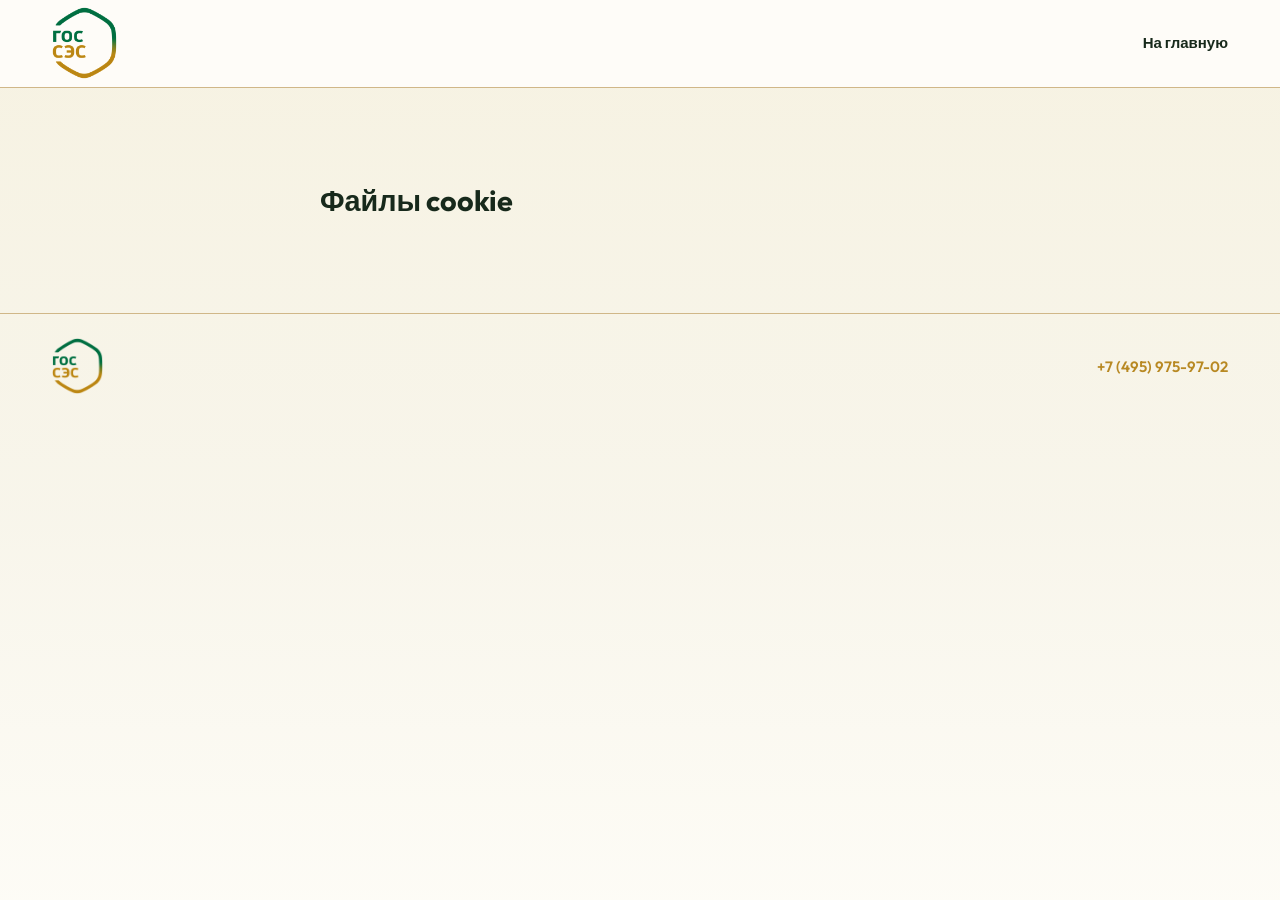
==== cookies.html @ 26fef84d "add coockies" ====
<!DOCTYPE html>
<html lang="ru">
<head>
    <meta charset="utf-8">
    <meta name="viewport" content="width=device-width, initial-scale=1">
    <title>Файлы cookie — ГОС СЭС</title>
    <meta name="robots" content="noindex">
    <link rel="icon" href="assets/img/favicon/favicon.svg" type="image/svg+xml">
    <link rel="icon" href="assets/img/favicon/favicon.ico" sizes="48x48">
    <link rel="apple-touch-icon" href="assets/img/favicon/apple-touch-icon.png">
    <meta name="theme-color" content="#f4f0e6">
    <link rel="preconnect" href="https://fonts.googleapis.com">
    <link rel="preconnect" href="https://fonts.gstatic.com" crossorigin>
    <link href="https://fonts.googleapis.com/css2?family=Outfit:wght@400;500;600;700&display=swap" rel="stylesheet">
    <link rel="stylesheet" href="assets/css/main.css">
    <link rel="stylesheet" href="assets/css/sections/legal.css">
    <!-- Yandex.Metrika counter -->
    <script type="text/javascript">
        (function(m,e,t,r,i,k,a){
            m[i]=m[i]||function(){(m[i].a=m[i].a||[]).push(arguments)};
            m[i].l=1*new Date();
            for (var j = 0; j < document.scripts.length; j++) {if (document.scripts[j].src === r) { return; }}
            k=e.createElement(t),a=e.getElementsByTagName(t)[0],k.async=1,k.src=r,a.parentNode.insertBefore(k,a)
        })(window, document,'script','https://mc.yandex.ru/metrika/tag.js?id=114209573', 'ym');

        ym(114209573, 'init', {ssr:true, webvisor:true, clickmap:true, ecommerce:"dataLayer", referrer: document.referrer, url: location.href, accurateTrackBounce:true, trackLinks:true});
    </script>
    <noscript><div><img src="https://mc.yandex.ru/watch/114209573" style="position:absolute; left:-9999px;" alt="" /></div></noscript>
    <!-- /Yandex.Metrika counter -->
</head>
<body>
    <header class="site-header">
        <div class="wrap">
            <a class="site-logo" href="index.html">
                <img src="assets/img/logo.webp" alt="ГОС СЭС">
                <span>ГОС СЭС</span>
            </a>
            <a class="legal-back" href="index.html">На главную</a>
        </div>
    </header>

    <main class="legal">
        <article class="wrap legal-doc">
            <h1>Файлы cookie</h1>
        </article>
    </main>

    <footer class="site-footer">
        <div class="wrap">
            <a class="site-logo" href="index.html">
                <img src="assets/img/logo.webp" alt="ГОС СЭС">
                <span>ГОС СЭС</span>
            </a>
            <p><a href="tel:+74959759702">+7 (495) 975-97-02</a></p>
        </div>
    </footer>

</body>
</html>
---- assets/css/main.css ----
@layer reset, tokens, base, layout, components, utilities, motion;

@import url("./reset.css") layer(reset);
@import url("./tokens.css") layer(tokens);
@import url("./base.css") layer(base);
@import url("./layout.css") layer(layout);
@import url("./components/button.css") layer(components);
@import url("./components/form.css") layer(components);
@import url("./components/header.css") layer(components);
@import url("./components/nav.css") layer(components);
@import url("./components/footer.css") layer(components);
@import url("./components/modal.css") layer(components);
@import url("./components/cookie.css") layer(components);
@import url("./sections/hero.css") layer(components);
@import url("./sections/trust.css") layer(components);
@import url("./sections/pricing.css") layer(components);
@import url("./sections/process.css") layer(components);
@import url("./sections/quiz.css") layer(components);
@import url("./sections/certs.css") layer(components);
@import url("./sections/reasons.css") layer(components);
@import url("./sections/lead.css") layer(components);
@import url("./sections/team.css") layer(components);
@import url("./sections/reviews.css") layer(components);
@import url("./sections/faq.css") layer(components);
@import url("./sections/contacts.css") layer(components);
@import url("./utilities.css") layer(utilities);
@import url("./motion.css") layer(motion);
---- assets/css/sections/legal.css ----
@layer components {
  .legal-back {
    font-weight: 600;
    font-size: var(--step--1);
    color: var(--color-ink);
  }

  .legal-back:hover {
    color: var(--color-gold);
  }

  .legal {
    padding-block: var(--section-space);
  }

  .legal-doc {
    max-width: 40rem;
  }

  .legal-doc h1 {
    font-size: var(--step-2);
    max-width: 16ch;
  }

  .legal-updated {
    margin: 0.7rem 0 var(--space-4);
    color: var(--color-muted);
    font-size: var(--step--1);
  }

  .legal-doc h2 {
    margin-top: var(--space-5);
    font-size: var(--step-0);
  }

  .legal-doc p,
  .legal-doc li {
    color: var(--color-muted);
  }

  .legal-doc ul {
    margin: 0.6rem 0;
    padding-inline-start: 1.15rem;
    display: grid;
    gap: 0.35rem;
  }

  .legal-doc a {
    color: var(--color-gold);
    text-decoration: underline;
    text-underline-offset: 0.18em;
  }
}
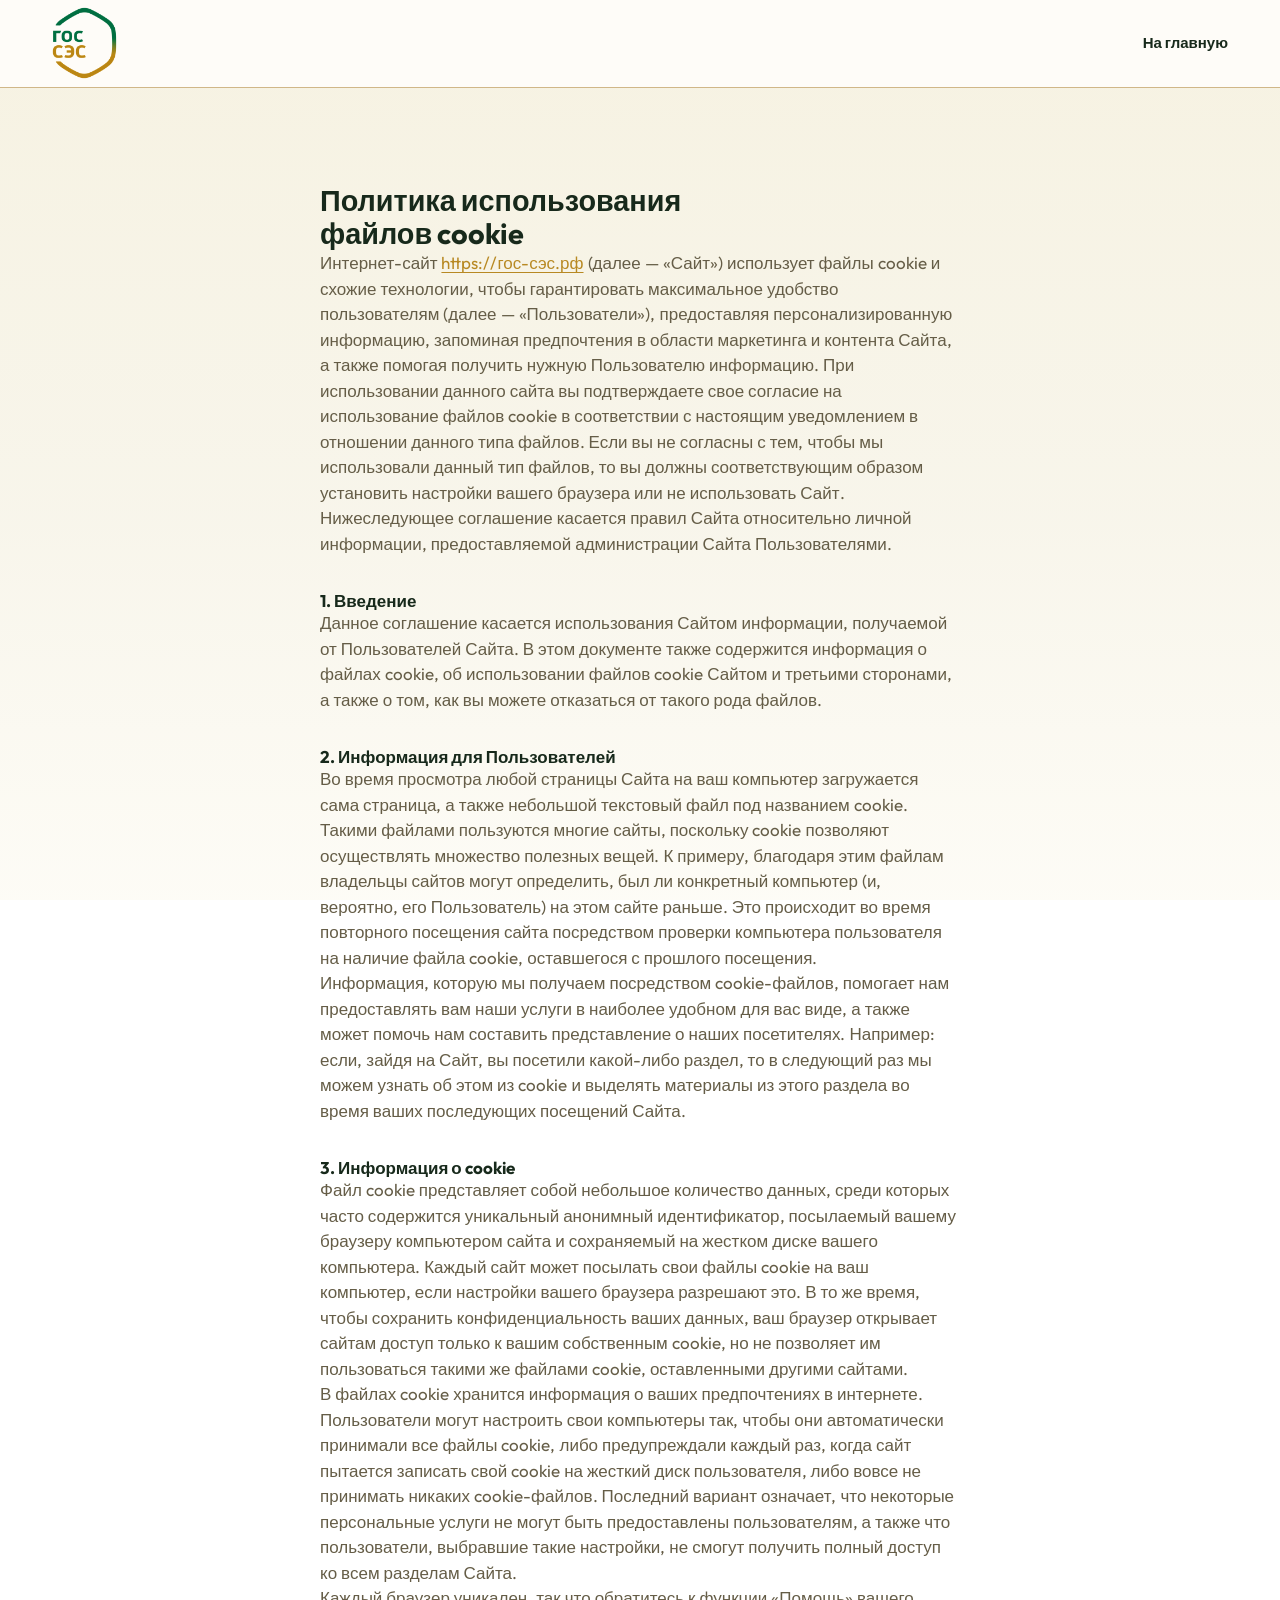
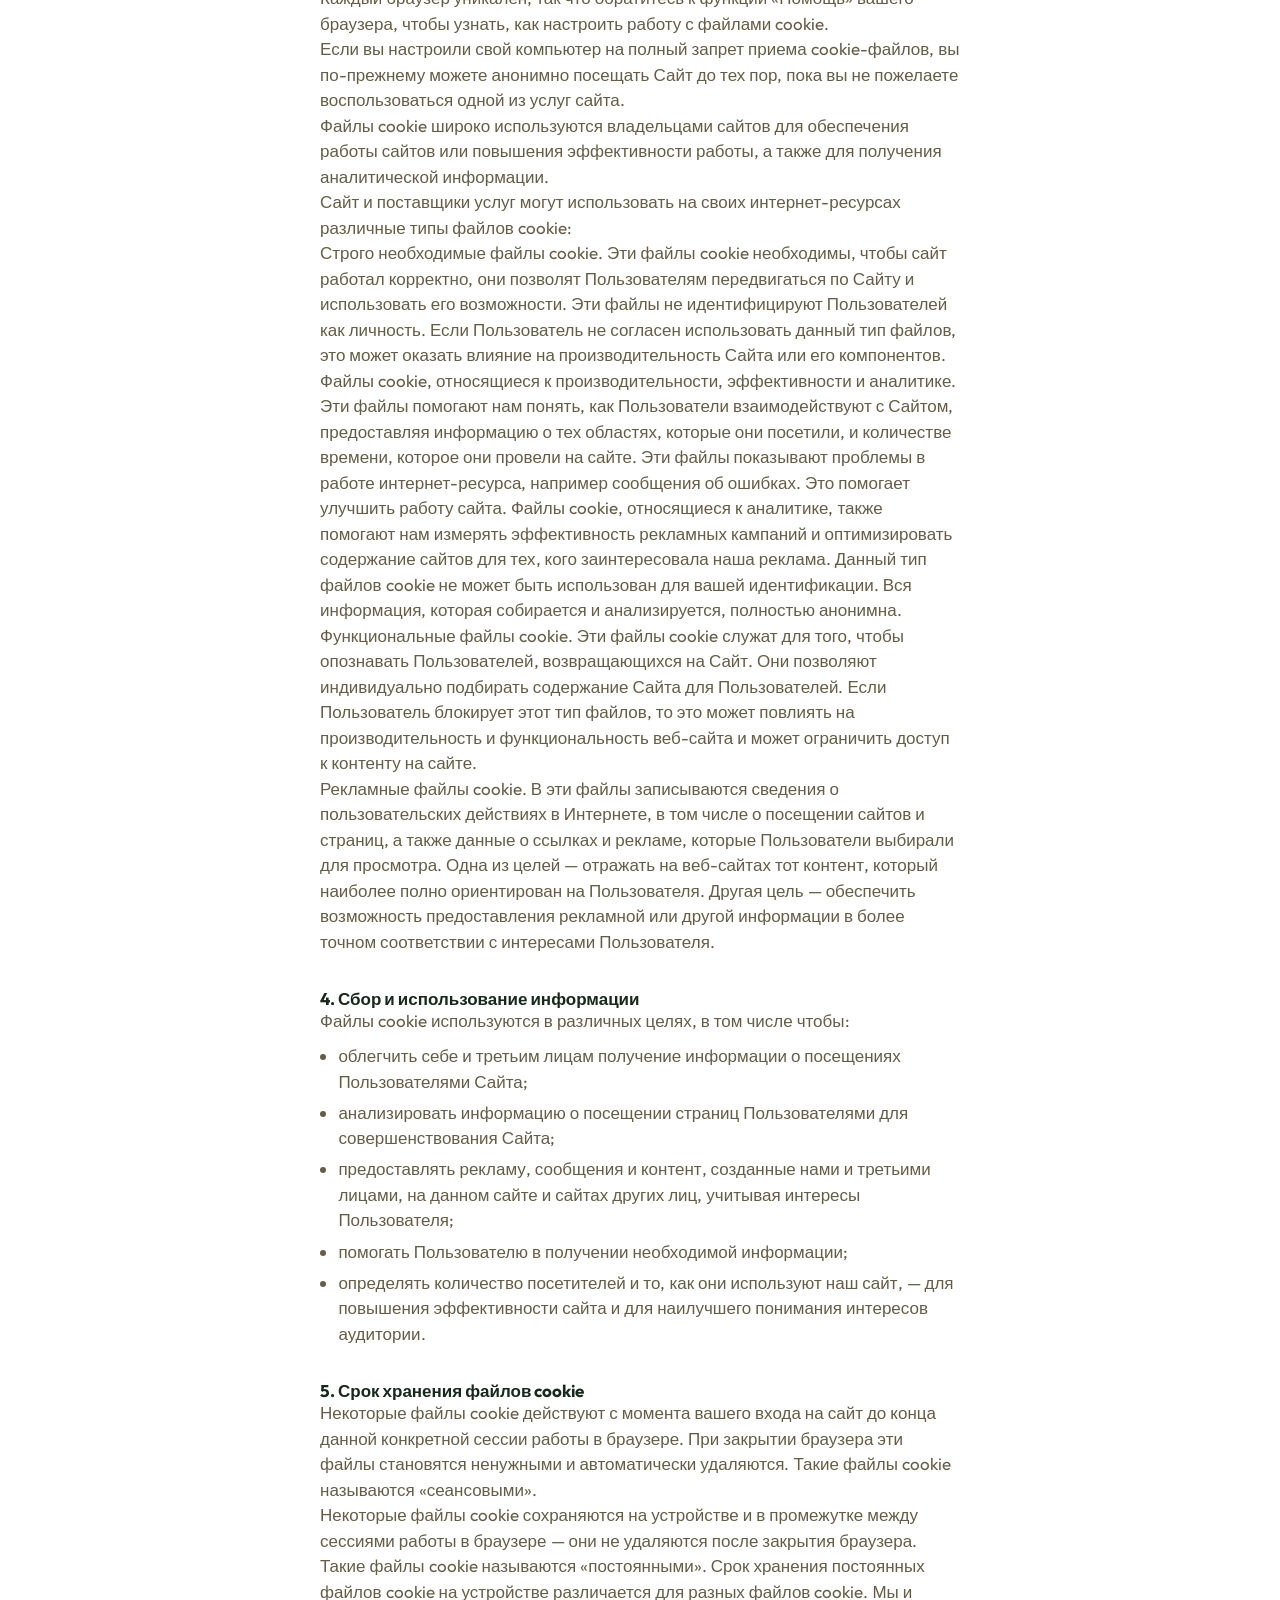
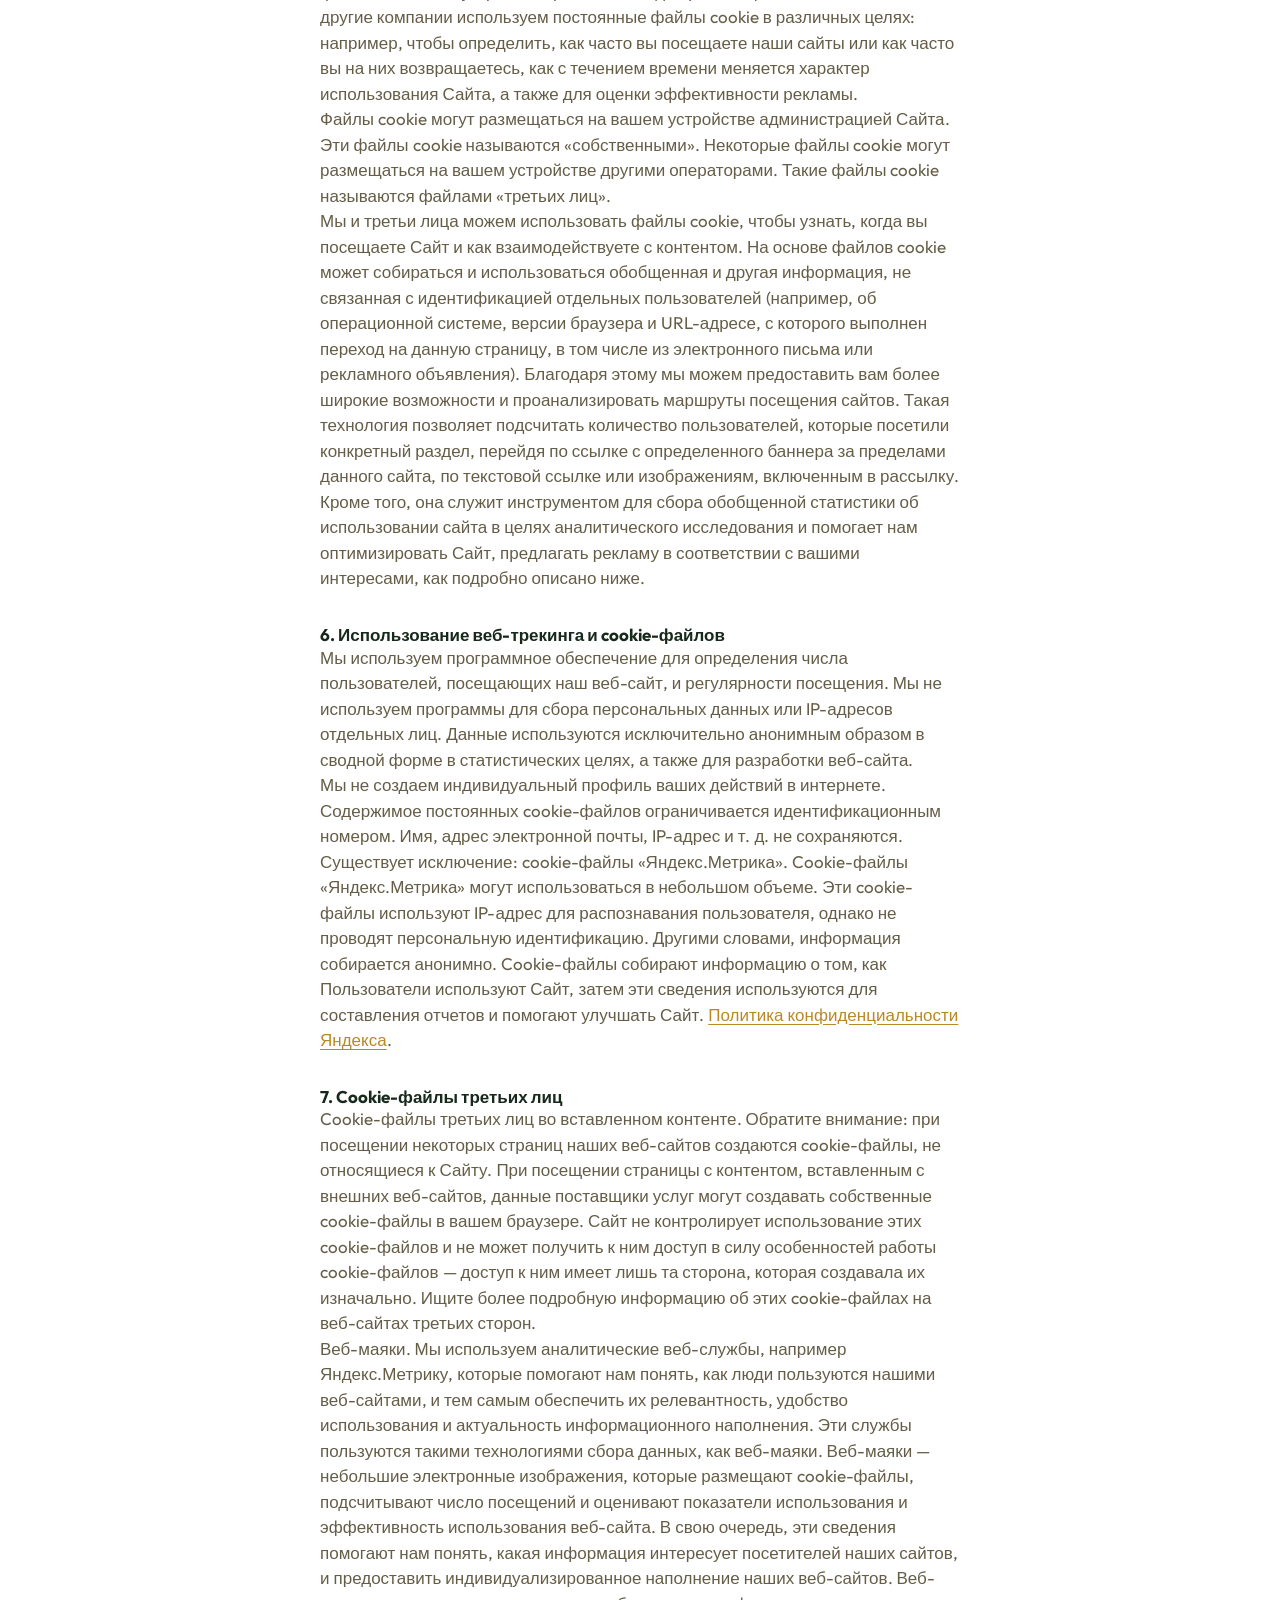
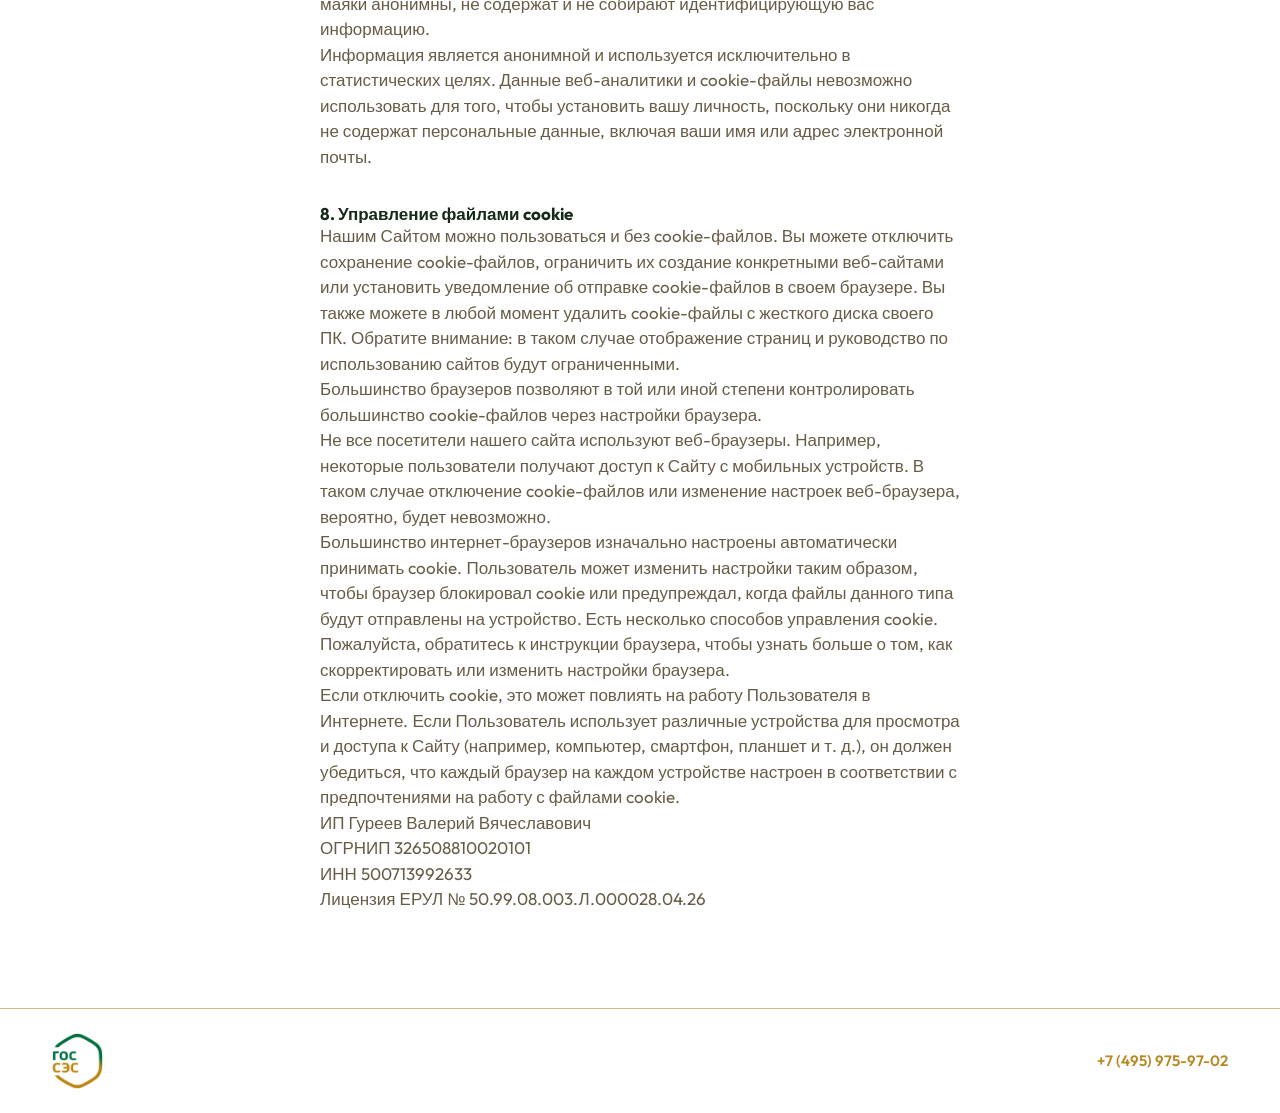
==== commit 2b0d0f6f: "update legal info" ====
--- a/cookies.html
+++ b/cookies.html
@@ -3,8 +3,8 @@
 <head>
     <meta charset="utf-8">
     <meta name="viewport" content="width=device-width, initial-scale=1">
-    <title>Файлы cookie — ГОС СЭС</title>
-    <meta name="robots" content="noindex">
+    <title>Политика использования файлов cookie — ГОС СЭС</title>
+    <meta name="description" content="Как сайт гос-сэс.рф использует файлы cookie.">
     <link rel="icon" href="assets/img/favicon/favicon.svg" type="image/svg+xml">
     <link rel="icon" href="assets/img/favicon/favicon.ico" sizes="48x48">
     <link rel="apple-touch-icon" href="assets/img/favicon/apple-touch-icon.png">
@@ -41,7 +41,63 @@
 
     <main class="legal">
         <article class="wrap legal-doc">
-            <h1>Файлы cookie</h1>
+            <h1>Политика использования файлов cookie</h1>
+            <p>Интернет-сайт <a href="https://гос-сэс.рф">https://гос-сэс.рф</a> (далее — «Сайт») использует файлы cookie и схожие технологии, чтобы гарантировать максимальное удобство пользователям (далее — «Пользователи»), предоставляя персонализированную информацию, запоминая предпочтения в области маркетинга и контента Сайта, а также помогая получить нужную Пользователю информацию. При использовании данного сайта вы подтверждаете свое согласие на использование файлов cookie в соответствии с настоящим уведомлением в отношении данного типа файлов. Если вы не согласны с тем, чтобы мы использовали данный тип файлов, то вы должны соответствующим образом установить настройки вашего браузера или не использовать Сайт.</p>
+            <p>Нижеследующее соглашение касается правил Сайта относительно личной информации, предоставляемой администрации Сайта Пользователями.</p>
+
+            <h2>1. Введение</h2>
+            <p>Данное соглашение касается использования Сайтом информации, получаемой от Пользователей Сайта. В этом документе также содержится информация о файлах cookie, об использовании файлов cookie Сайтом и третьими сторонами, а также о том, как вы можете отказаться от такого рода файлов.</p>
+
+            <h2>2. Информация для Пользователей</h2>
+            <p>Во время просмотра любой страницы Сайта на ваш компьютер загружается сама страница, а также небольшой текстовый файл под названием cookie. Такими файлами пользуются многие сайты, поскольку cookie позволяют осуществлять множество полезных вещей. К примеру, благодаря этим файлам владельцы сайтов могут определить, был ли конкретный компьютер (и, вероятно, его Пользователь) на этом сайте раньше. Это происходит во время повторного посещения сайта посредством проверки компьютера пользователя на наличие файла cookie, оставшегося с прошлого посещения.</p>
+            <p>Информация, которую мы получаем посредством cookie-файлов, помогает нам предоставлять вам наши услуги в наиболее удобном для вас виде, а также может помочь нам составить представление о наших посетителях. Например: если, зайдя на Сайт, вы посетили какой-либо раздел, то в следующий раз мы можем узнать об этом из cookie и выделять материалы из этого раздела во время ваших последующих посещений Сайта.</p>
+
+            <h2>3. Информация о cookie</h2>
+            <p>Файл cookie представляет собой небольшое количество данных, среди которых часто содержится уникальный анонимный идентификатор, посылаемый вашему браузеру компьютером сайта и сохраняемый на жестком диске вашего компьютера. Каждый сайт может посылать свои файлы cookie на ваш компьютер, если настройки вашего браузера разрешают это. В то же время, чтобы сохранить конфиденциальность ваших данных, ваш браузер открывает сайтам доступ только к вашим собственным cookie, но не позволяет им пользоваться такими же файлами cookie, оставленными другими сайтами.</p>
+            <p>В файлах cookie хранится информация о ваших предпочтениях в интернете. Пользователи могут настроить свои компьютеры так, чтобы они автоматически принимали все файлы cookie, либо предупреждали каждый раз, когда сайт пытается записать свой cookie на жесткий диск пользователя, либо вовсе не принимать никаких cookie-файлов. Последний вариант означает, что некоторые персональные услуги не могут быть предоставлены пользователям, а также что пользователи, выбравшие такие настройки, не смогут получить полный доступ ко всем разделам Сайта.</p>
+            <p>Каждый браузер уникален, так что обратитесь к функции «Помощь» вашего браузера, чтобы узнать, как настроить работу с файлами cookie.</p>
+            <p>Если вы настроили свой компьютер на полный запрет приема cookie-файлов, вы по-прежнему можете анонимно посещать Сайт до тех пор, пока вы не пожелаете воспользоваться одной из услуг сайта.</p>
+            <p>Файлы cookie широко используются владельцами сайтов для обеспечения работы сайтов или повышения эффективности работы, а также для получения аналитической информации.</p>
+            <p>Сайт и поставщики услуг могут использовать на своих интернет-ресурсах различные типы файлов cookie:</p>
+            <p>Строго необходимые файлы cookie. Эти файлы cookie необходимы, чтобы сайт работал корректно, они позволят Пользователям передвигаться по Сайту и использовать его возможности. Эти файлы не идентифицируют Пользователей как личность. Если Пользователь не согласен использовать данный тип файлов, это может оказать влияние на производительность Сайта или его компонентов.</p>
+            <p>Файлы cookie, относящиеся к производительности, эффективности и аналитике. Эти файлы помогают нам понять, как Пользователи взаимодействуют с Сайтом, предоставляя информацию о тех областях, которые они посетили, и количестве времени, которое они провели на сайте. Эти файлы показывают проблемы в работе интернет-ресурса, например сообщения об ошибках. Это помогает улучшить работу сайта. Файлы cookie, относящиеся к аналитике, также помогают нам измерять эффективность рекламных кампаний и оптимизировать содержание сайтов для тех, кого заинтересовала наша реклама. Данный тип файлов cookie не может быть использован для вашей идентификации. Вся информация, которая собирается и анализируется, полностью анонимна.</p>
+            <p>Функциональные файлы cookie. Эти файлы cookie служат для того, чтобы опознавать Пользователей, возвращающихся на Сайт. Они позволяют индивидуально подбирать содержание Сайта для Пользователей. Если Пользователь блокирует этот тип файлов, то это может повлиять на производительность и функциональность веб-сайта и может ограничить доступ к контенту на сайте.</p>
+            <p>Рекламные файлы cookie. В эти файлы записываются сведения о пользовательских действиях в Интернете, в том числе о посещении сайтов и страниц, а также данные о ссылках и рекламе, которые Пользователи выбирали для просмотра. Одна из целей — отражать на веб-сайтах тот контент, который наиболее полно ориентирован на Пользователя. Другая цель — обеспечить возможность предоставления рекламной или другой информации в более точном соответствии с интересами Пользователя.</p>
+
+            <h2>4. Сбор и использование информации</h2>
+            <p>Файлы cookie используются в различных целях, в том числе чтобы:</p>
+            <ul>
+                <li>облегчить себе и третьим лицам получение информации о посещениях Пользователями Сайта;</li>
+                <li>анализировать информацию о посещении страниц Пользователями для совершенствования Сайта;</li>
+                <li>предоставлять рекламу, сообщения и контент, созданные нами и третьими лицами, на данном сайте и сайтах других лиц, учитывая интересы Пользователя;</li>
+                <li>помогать Пользователю в получении необходимой информации;</li>
+                <li>определять количество посетителей и то, как они используют наш сайт, — для повышения эффективности сайта и для наилучшего понимания интересов аудитории.</li>
+            </ul>
+
+            <h2>5. Срок хранения файлов cookie</h2>
+            <p>Некоторые файлы cookie действуют с момента вашего входа на сайт до конца данной конкретной сессии работы в браузере. При закрытии браузера эти файлы становятся ненужными и автоматически удаляются. Такие файлы cookie называются «сеансовыми».</p>
+            <p>Некоторые файлы cookie сохраняются на устройстве и в промежутке между сессиями работы в браузере — они не удаляются после закрытия браузера. Такие файлы cookie называются «постоянными». Срок хранения постоянных файлов cookie на устройстве различается для разных файлов cookie. Мы и другие компании используем постоянные файлы cookie в различных целях: например, чтобы определить, как часто вы посещаете наши сайты или как часто вы на них возвращаетесь, как с течением времени меняется характер использования Сайта, а также для оценки эффективности рекламы.</p>
+            <p>Файлы cookie могут размещаться на вашем устройстве администрацией Сайта. Эти файлы cookie называются «собственными». Некоторые файлы cookie могут размещаться на вашем устройстве другими операторами. Такие файлы cookie называются файлами «третьих лиц».</p>
+            <p>Мы и третьи лица можем использовать файлы cookie, чтобы узнать, когда вы посещаете Сайт и как взаимодействуете с контентом. На основе файлов cookie может собираться и использоваться обобщенная и другая информация, не связанная с идентификацией отдельных пользователей (например, об операционной системе, версии браузера и URL-адресе, с которого выполнен переход на данную страницу, в том числе из электронного письма или рекламного объявления). Благодаря этому мы можем предоставить вам более широкие возможности и проанализировать маршруты посещения сайтов. Такая технология позволяет подсчитать количество пользователей, которые посетили конкретный раздел, перейдя по ссылке с определенного баннера за пределами данного сайта, по текстовой ссылке или изображениям, включенным в рассылку. Кроме того, она служит инструментом для сбора обобщенной статистики об использовании сайта в целях аналитического исследования и помогает нам оптимизировать Сайт, предлагать рекламу в соответствии с вашими интересами, как подробно описано ниже.</p>
+
+            <h2>6. Использование веб-трекинга и cookie-файлов</h2>
+            <p>Мы используем программное обеспечение для определения числа пользователей, посещающих наш веб-сайт, и регулярности посещения. Мы не используем программы для сбора персональных данных или IP-адресов отдельных лиц. Данные используются исключительно анонимным образом в сводной форме в статистических целях, а также для разработки веб-сайта.</p>
+            <p>Мы не создаем индивидуальный профиль ваших действий в интернете. Содержимое постоянных cookie-файлов ограничивается идентификационным номером. Имя, адрес электронной почты, IP-адрес и т. д. не сохраняются.</p>
+            <p>Существует исключение: cookie-файлы «Яндекс.Метрика». Cookie-файлы «Яндекс.Метрика» могут использоваться в небольшом объеме. Эти cookie-файлы используют IP-адрес для распознавания пользователя, однако не проводят персональную идентификацию. Другими словами, информация собирается анонимно. Cookie-файлы собирают информацию о том, как Пользователи используют Сайт, затем эти сведения используются для составления отчетов и помогают улучшать Сайт. <a href="https://yandex.ru/legal/confidential/">Политика конфиденциальности Яндекса</a>.</p>
+
+            <h2>7. Cookie-файлы третьих лиц</h2>
+            <p>Cookie-файлы третьих лиц во вставленном контенте. Обратите внимание: при посещении некоторых страниц наших веб-сайтов создаются cookie-файлы, не относящиеся к Сайту. При посещении страницы с контентом, вставленным с внешних веб-сайтов, данные поставщики услуг могут создавать собственные cookie-файлы в вашем браузере. Сайт не контролирует использование этих cookie-файлов и не может получить к ним доступ в силу особенностей работы cookie-файлов — доступ к ним имеет лишь та сторона, которая создавала их изначально. Ищите более подробную информацию об этих cookie-файлах на веб-сайтах третьих сторон.</p>
+            <p>Веб-маяки. Мы используем аналитические веб-службы, например Яндекс.Метрику, которые помогают нам понять, как люди пользуются нашими веб-сайтами, и тем самым обеспечить их релевантность, удобство использования и актуальность информационного наполнения. Эти службы пользуются такими технологиями сбора данных, как веб-маяки. Веб-маяки — небольшие электронные изображения, которые размещают cookie-файлы, подсчитывают число посещений и оценивают показатели использования и эффективность использования веб-сайта. В свою очередь, эти сведения помогают нам понять, какая информация интересует посетителей наших сайтов, и предоставить индивидуализированное наполнение наших веб-сайтов. Веб-маяки анонимны, не содержат и не собирают идентифицирующую вас информацию.</p>
+            <p>Информация является анонимной и используется исключительно в статистических целях. Данные веб-аналитики и cookie-файлы невозможно использовать для того, чтобы установить вашу личность, поскольку они никогда не содержат персональные данные, включая ваши имя или адрес электронной почты.</p>
+
+            <h2>8. Управление файлами cookie</h2>
+            <p>Нашим Сайтом можно пользоваться и без cookie-файлов. Вы можете отключить сохранение cookie-файлов, ограничить их создание конкретными веб-сайтами или установить уведомление об отправке cookie-файлов в своем браузере. Вы также можете в любой момент удалить cookie-файлы с жесткого диска своего ПК. Обратите внимание: в таком случае отображение страниц и руководство по использованию сайтов будут ограниченными.</p>
+            <p>Большинство браузеров позволяют в той или иной степени контролировать большинство cookie-файлов через настройки браузера.</p>
+            <p>Не все посетители нашего сайта используют веб-браузеры. Например, некоторые пользователи получают доступ к Сайту с мобильных устройств. В таком случае отключение cookie-файлов или изменение настроек веб-браузера, вероятно, будет невозможно.</p>
+            <p>Большинство интернет-браузеров изначально настроены автоматически принимать cookie. Пользователь может изменить настройки таким образом, чтобы браузер блокировал cookie или предупреждал, когда файлы данного типа будут отправлены на устройство. Есть несколько способов управления cookie. Пожалуйста, обратитесь к инструкции браузера, чтобы узнать больше о том, как скорректировать или изменить настройки браузера.</p>
+            <p>Если отключить cookie, это может повлиять на работу Пользователя в Интернете. Если Пользователь использует различные устройства для просмотра и доступа к Сайту (например, компьютер, смартфон, планшет и т. д.), он должен убедиться, что каждый браузер на каждом устройстве настроен в соответствии с предпочтениями на работу с файлами cookie.</p>
+
+            <p>ИП Гуреев Валерий Вячеславович<br>ОГРНИП 326508810020101<br>ИНН 500713992633<br>Лицензия ЕРУЛ № 50.99.08.003.Л.000028.04.26</p>
         </article>
     </main>
 
@@ -54,6 +110,5 @@
             <p><a href="tel:+74959759702">+7 (495) 975-97-02</a></p>
         </div>
     </footer>
-
 </body>
 </html>
--- a/assets/css/sections/legal.css
+++ b/assets/css/sections/legal.css
@@ -19,7 +19,7 @@
 
   .legal-doc h1 {
     font-size: var(--step-2);
-    max-width: 16ch;
+    max-width: 22ch;
   }
 
   .legal-updated {
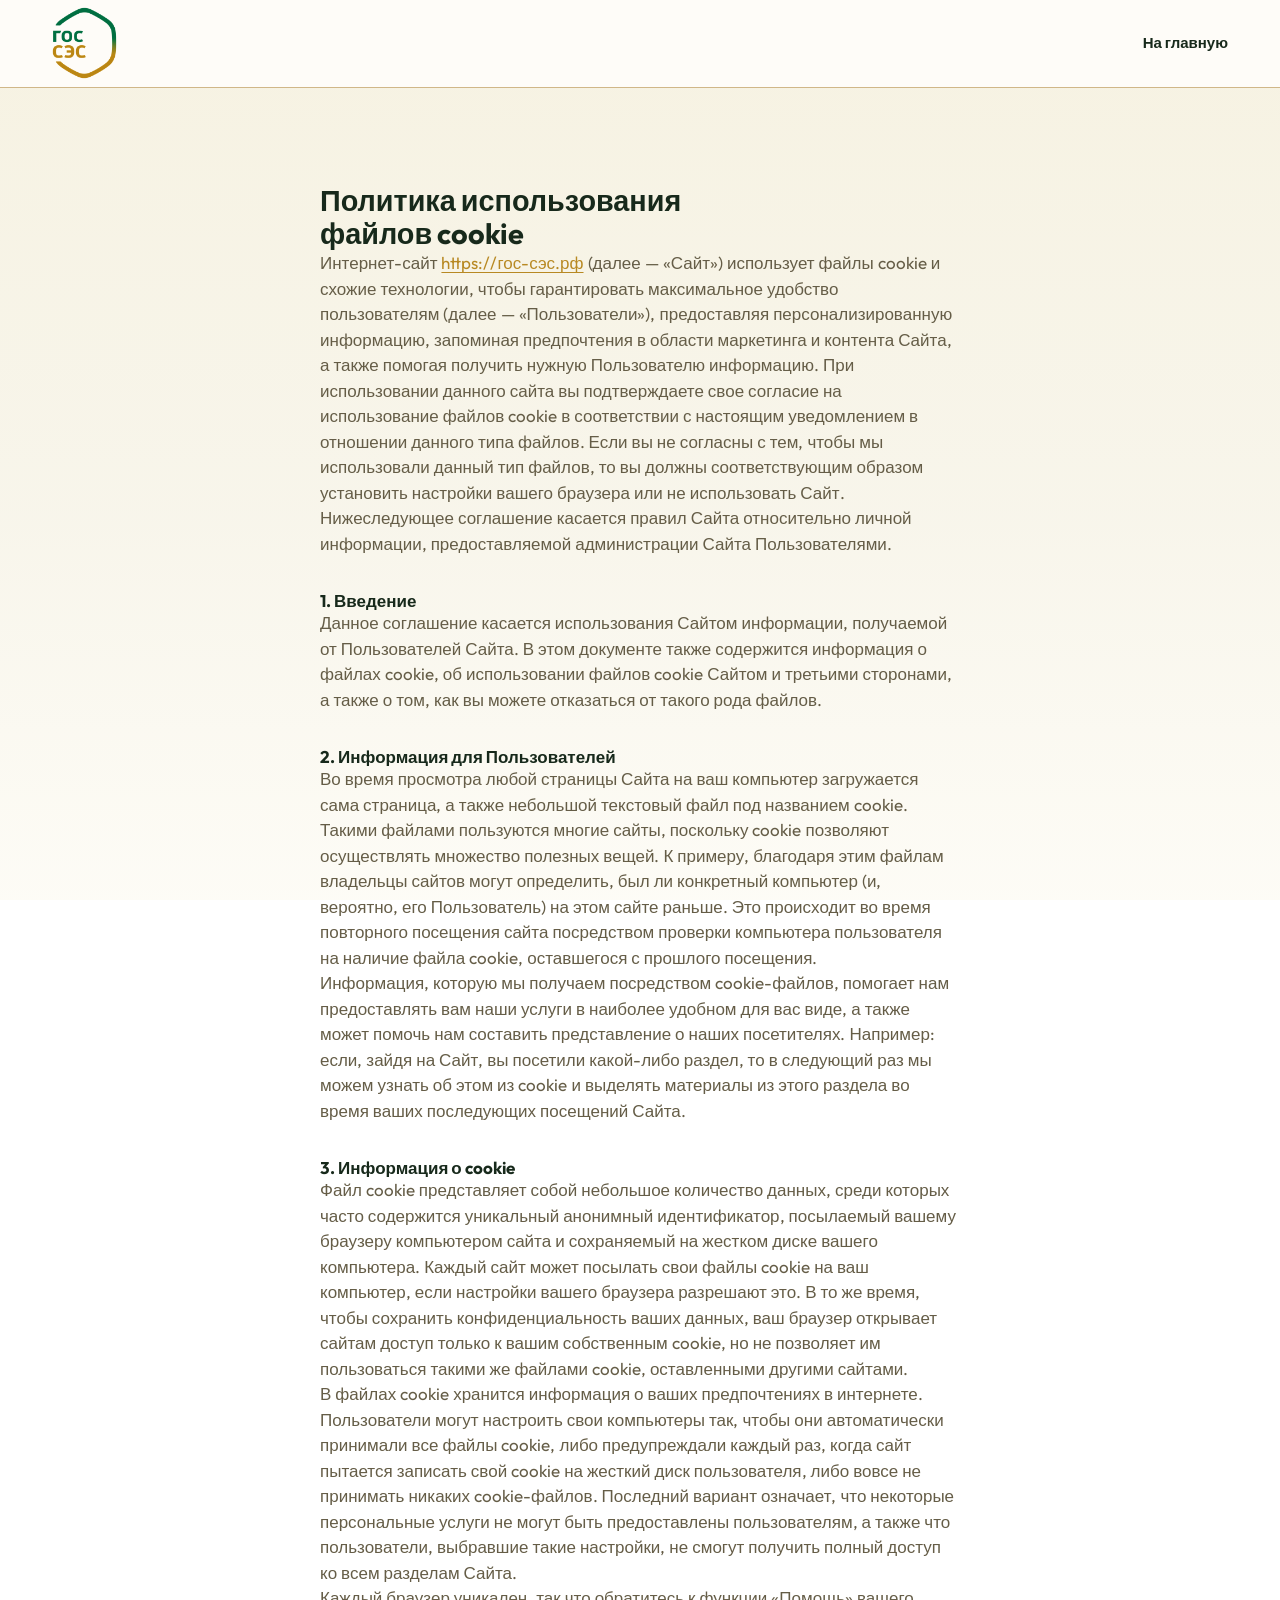
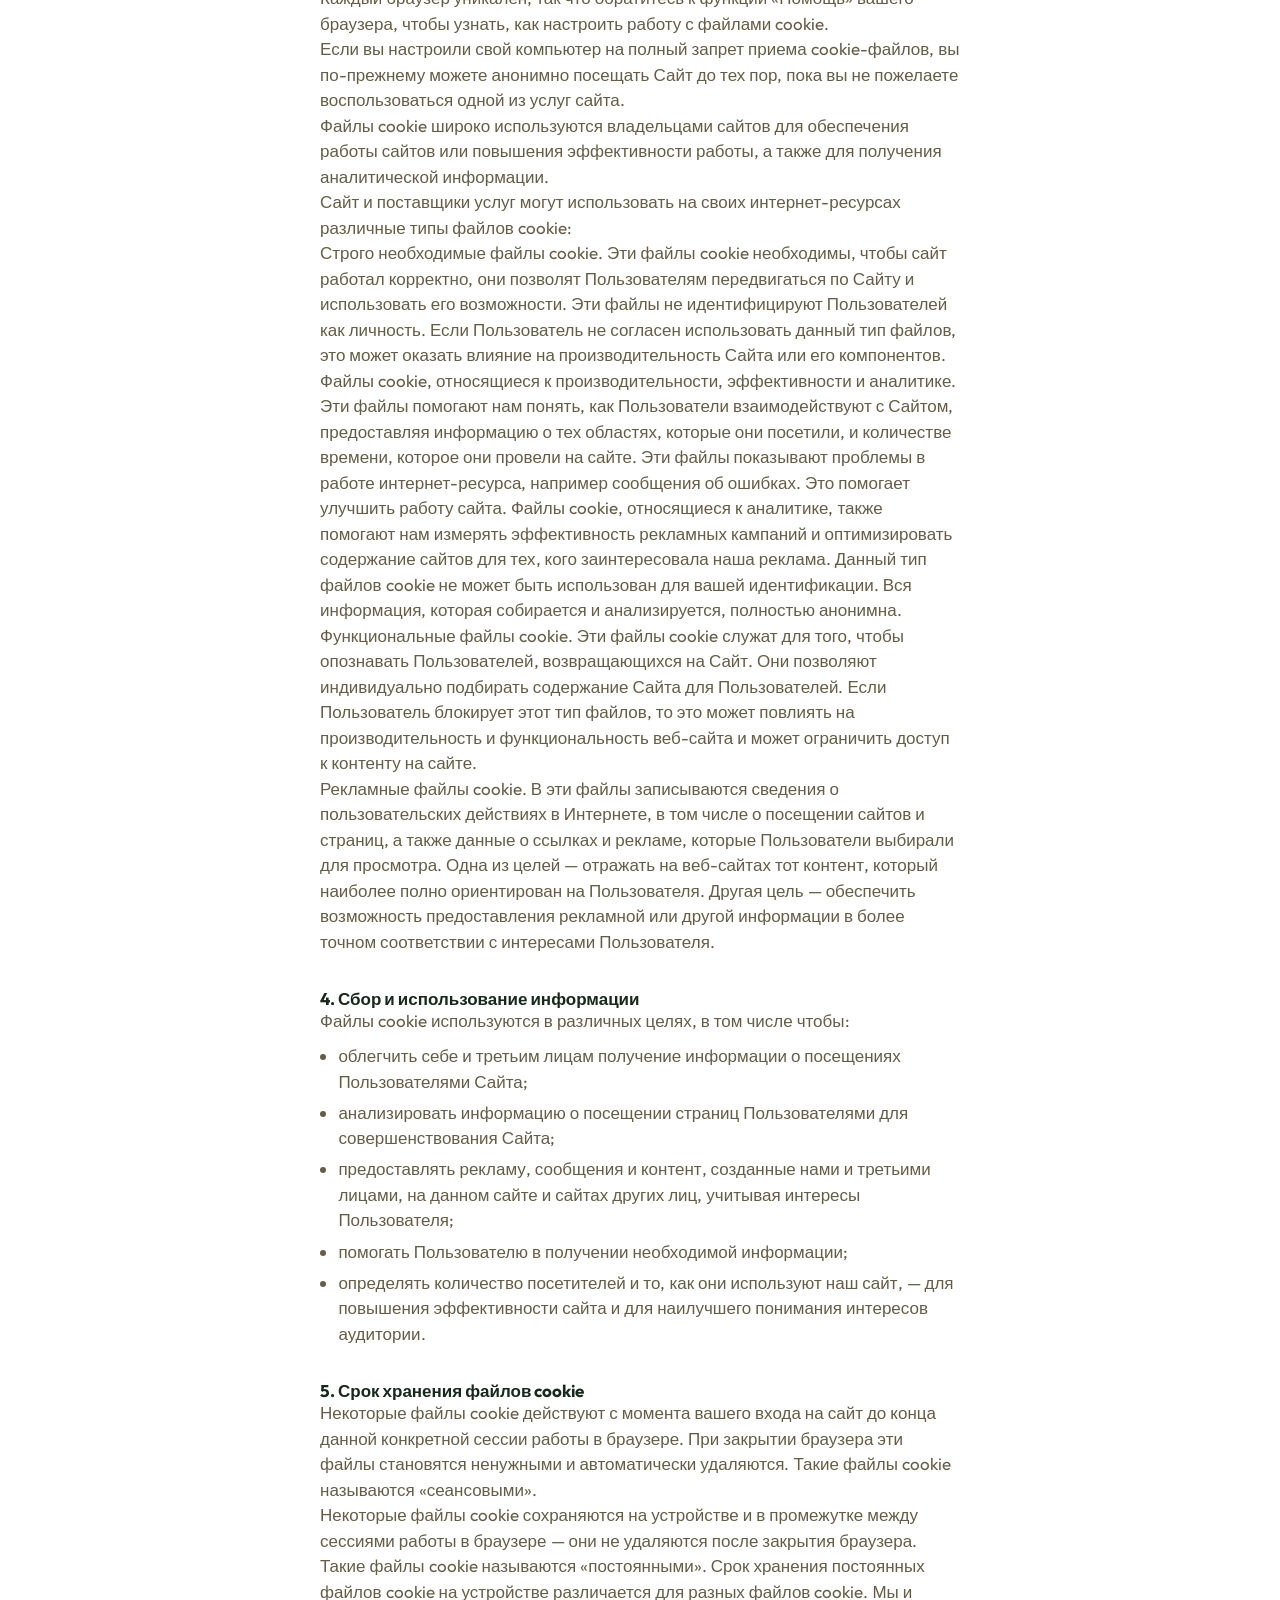
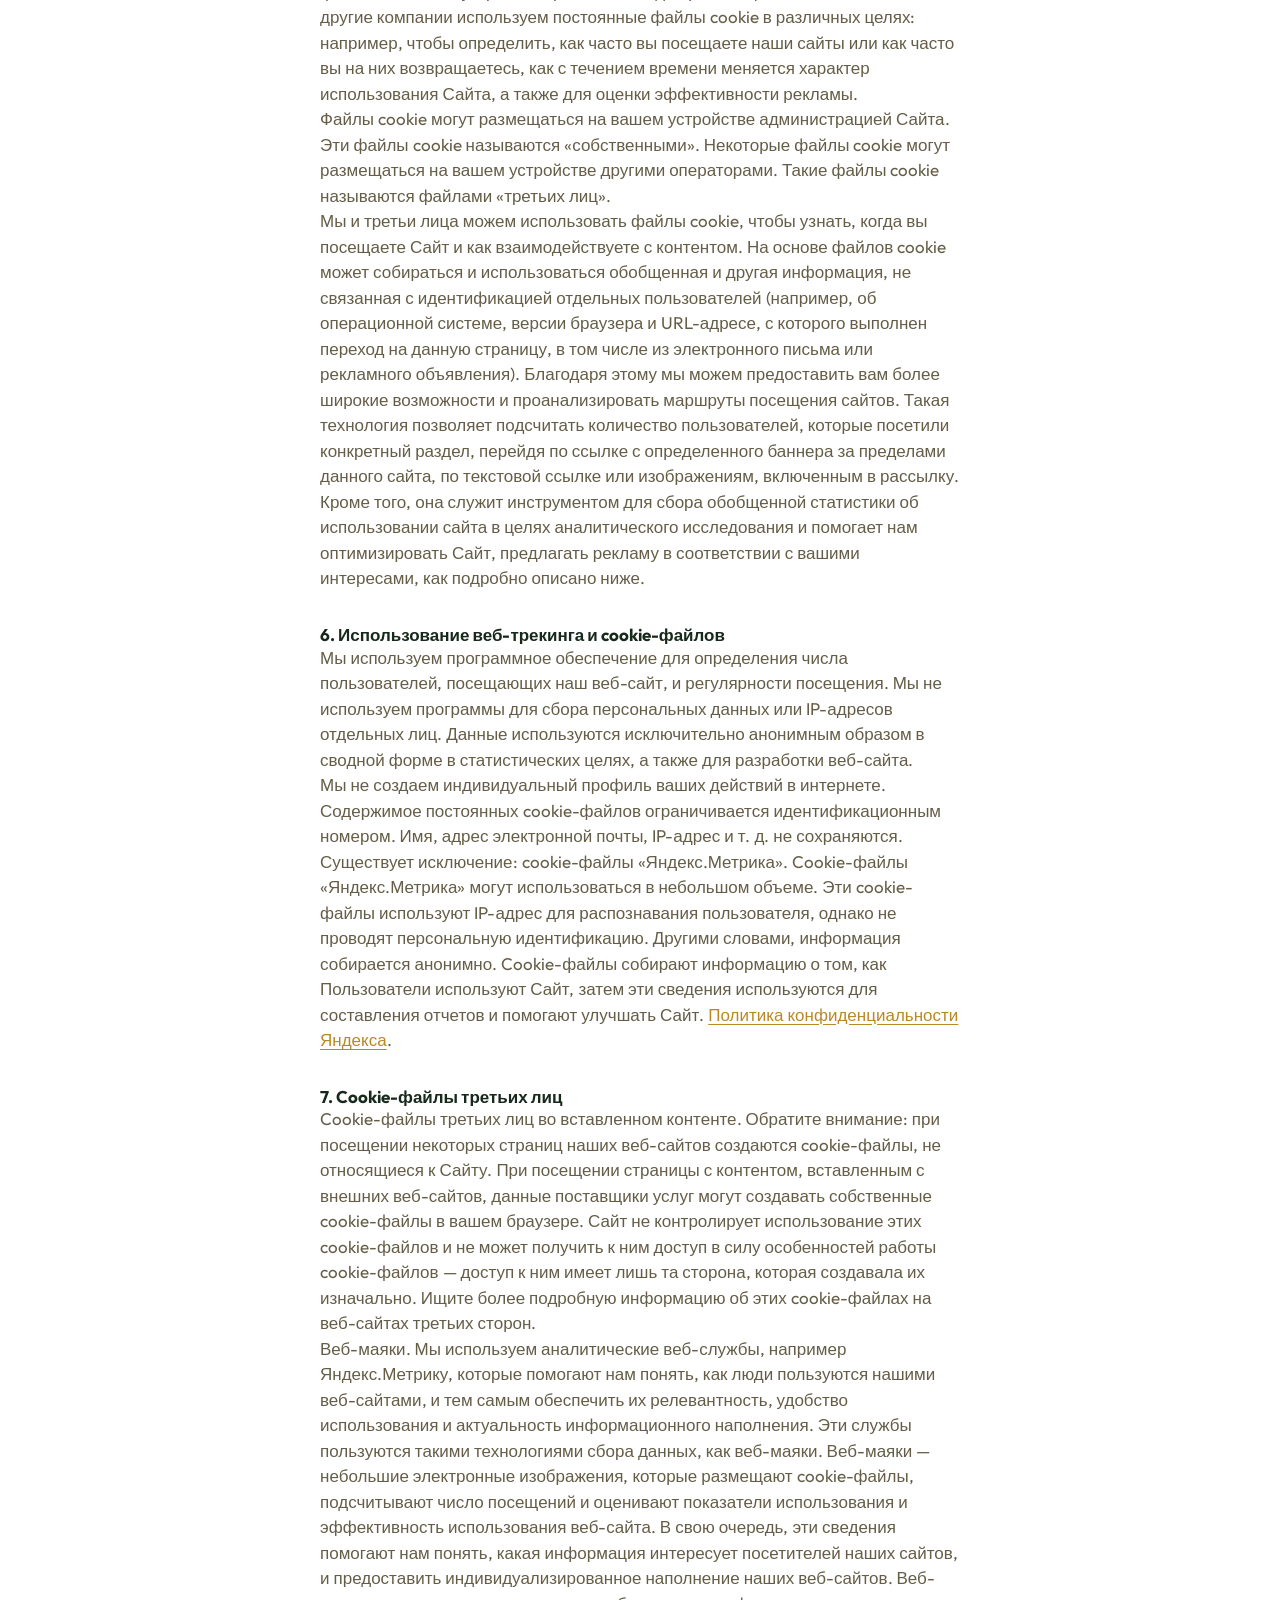
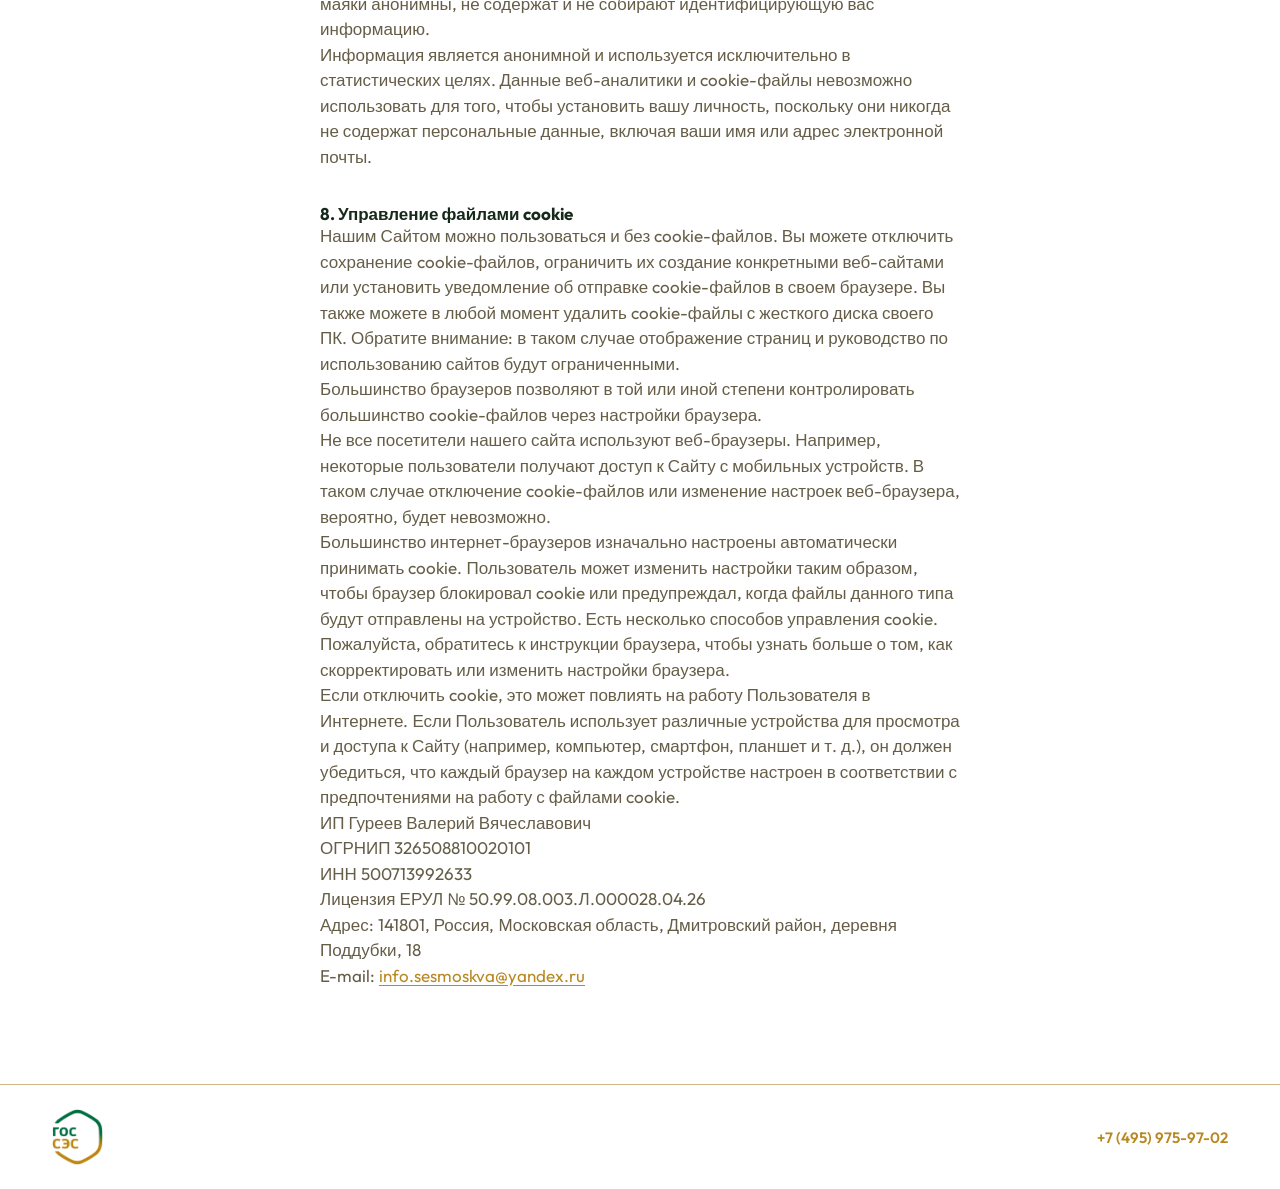
==== commit e8658e78: "legal info update" ====
--- a/cookies.html
+++ b/cookies.html
@@ -97,7 +97,7 @@
             <p>Большинство интернет-браузеров изначально настроены автоматически принимать cookie. Пользователь может изменить настройки таким образом, чтобы браузер блокировал cookie или предупреждал, когда файлы данного типа будут отправлены на устройство. Есть несколько способов управления cookie. Пожалуйста, обратитесь к инструкции браузера, чтобы узнать больше о том, как скорректировать или изменить настройки браузера.</p>
             <p>Если отключить cookie, это может повлиять на работу Пользователя в Интернете. Если Пользователь использует различные устройства для просмотра и доступа к Сайту (например, компьютер, смартфон, планшет и т. д.), он должен убедиться, что каждый браузер на каждом устройстве настроен в соответствии с предпочтениями на работу с файлами cookie.</p>
 
-            <p>ИП Гуреев Валерий Вячеславович<br>ОГРНИП 326508810020101<br>ИНН 500713992633<br>Лицензия ЕРУЛ № 50.99.08.003.Л.000028.04.26</p>
+            <p>ИП Гуреев Валерий Вячеславович<br>ОГРНИП 326508810020101<br>ИНН 500713992633<br>Лицензия ЕРУЛ № 50.99.08.003.Л.000028.04.26<br>Адрес: 141801, Россия, Московская область, Дмитровский район, деревня Поддубки, 18<br>E-mail: <a href="mailto:info.sesmoskva@yandex.ru">info.sesmoskva@yandex.ru</a></p>
         </article>
     </main>
 
